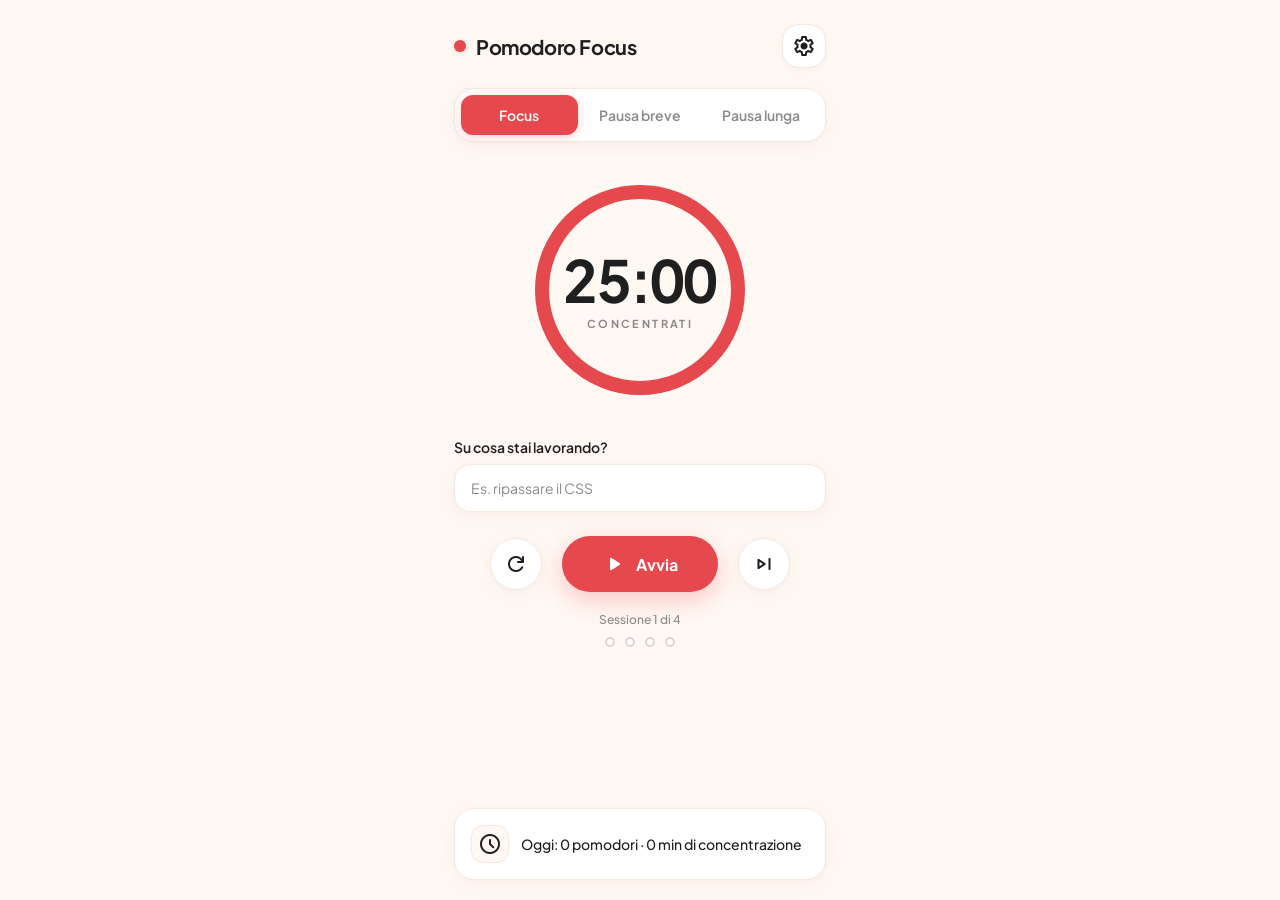
==== index.html @ 3907dd5b "first commit" ====
<!DOCTYPE html>
<html lang="it">

<head>
  <meta charset="UTF-8" />
  <meta name="viewport" content="width=device-width, initial-scale=1.0" />
  <title>25:00 · Focus</title>

  <!-- Google Fonts: Plus Jakarta Sans & Material Symbols Rounded -->
  <link rel="preconnect" href="https://fonts.googleapis.com" />
  <link rel="preconnect" href="https://fonts.gstatic.com" crossorigin />
  <link href="https://fonts.googleapis.com/css2?family=Plus+Jakarta+Sans:wght@400;500;600;700;800&display=swap"
    rel="stylesheet" />
  <link rel="stylesheet"
    href="https://fonts.googleapis.com/css2?family=Material+Symbols+Rounded:opsz,wght,FILL,GRAD@24,400,0..1,0" />

  <!-- Foglio di stile esterno -->
  <link rel="stylesheet" href="style.css" />
</head>

<body>

  <!-- Contenitore principale semantico -->
  <main class="app-container">

    <!-- 1. Header con Brand e Pulsante Impostazioni -->
    <header class="header">
      <div class="brand">
        <span class="brand-dot" aria-hidden="true"></span>
        <h1 class="brand-title">Pomodoro Focus</h1>
      </div>
      <button type="button" class="settings-button" aria-label="Impostazioni" title="Impostazioni">
        <span class="material-symbols-rounded">settings</span>
      </button>
    </header>

    <!-- 2. Barra di Navigazione Modalità (Focus / Pausa breve / Pausa lunga) -->
    <nav class="mode-nav" aria-label="Selezione modalità timer">
      <button type="button" class="mode-button active" data-mode="focus">Focus</button>
      <button type="button" class="mode-button" data-mode="shortBreak">Pausa breve</button>
      <button type="button" class="mode-button" data-mode="longBreak">Pausa lunga</button>
    </nav>

    <!-- 3. Sezione Hero Timer con Anello Grafico Circolare SVG -->
    <section class="timer-section" aria-label="Timer di concentrazione">
      <div class="timer-ring-container">
        <svg class="timer-svg" viewBox="0 0 240 240" aria-hidden="true">
          <!-- Traccia di sfondo chiara -->
          <circle class="timer-track" cx="120" cy="120" r="98"></circle>
          <!-- Arco di progresso circolare animato -->
          <circle class="timer-progress" id="progress-circle" cx="120" cy="120" r="98"></circle>
        </svg>

        <!-- Testo centrale con minuti:secondi ed etichetta -->
        <div class="timer-content">
          <span class="timer-display tabular-nums" id="timer-display">25:00</span>
          <span class="timer-label" id="timer-label">CONCENTRATI</span>
        </div>
      </div>
    </section>

    <!-- 4. Campo di Input per l'Intenzione di Lavoro -->
    <section class="task-section">
      <label for="task-input" class="task-label">Su cosa stai lavorando?</label>
      <input type="text" id="task-input" class="task-input" placeholder="Es. ripassare il CSS" autocomplete="off" />
    </section>

    <!-- 5. Pulsanti di Controllo Principali -->
    <section class="controls-section" aria-label="Controlli timer">
      <!-- Pulsante Reset -->
      <button type="button" class="circle-button" id="btn-reset" aria-label="Ripristina timer" title="Ripristina">
        <span class="material-symbols-rounded">refresh</span>
      </button>

      <!-- Pulsante Primario Avvia / Pausa -->
      <button type="button" class="primary-button" id="btn-toggle" aria-label="Avvia timer">
        <span class="material-symbols-rounded" id="btn-toggle-icon">play_arrow</span>
        <span id="btn-toggle-text">Avvia</span>
      </button>

      <!-- Pulsante Salta -->
      <button type="button" class="circle-button" id="btn-skip" aria-label="Salta sessione" title="Salta">
        <span class="material-symbols-rounded">skip_next</span>
      </button>
    </section>

    <!-- 6. Indicatore Ciclo Sessioni (Pallini) -->
    <section class="session-section" aria-label="Progresso sessioni">
      <span class="session-title" id="session-title">Sessione 1 di 4</span>
      <div class="session-dots" id="session-dots" role="status" aria-label="4 sessioni nel ciclo corrente">
        <span class="session-dot"></span>
        <span class="session-dot"></span>
        <span class="session-dot"></span>
        <span class="session-dot"></span>
      </div>
    </section>

    <!-- 7. Card Riepilogo Giornaliero a Piè di Pagina -->
    <section class="summary-card" aria-label="Riepilogo giornaliero">
      <div class="summary-icon-box">
        <span class="material-symbols-rounded">schedule</span>
      </div>
      <span class="summary-text" id="summary-text">
        Oggi: 0 pomodori · 0 min di concentrazione
      </span>
    </section>

  </main>

  <!-- Script logico esterno -->
  <script src="script.js"></script>
</body>

</html>
---- style.css ----
/* ==========================================================================
   === VARIABILI CSS E DESIGN SYSTEM ===
   ========================================================================== */
:root {
  /* Colori di base (modalità Focus) */
  --color-primary: #E5484D;
  --color-primary-hover: #D63C41;
  --color-primary-glow: rgba(229, 72, 77, 0.28);
  --color-secondary: #2F9E6E;
  --color-background: #FFF8F3;
  --color-surface: #FFFFFF;
  --color-text-main: #1F1F1F;
  --color-text-muted: #8A8A8A;
  --color-border: #F4E8DF;
  --color-track: #F3ECE7;
  --color-dot-empty: #E0D6D0;

  /* Tipografia */
  --font-family: 'Plus Jakarta Sans', -apple-system, BlinkMacSystemFont, sans-serif;

  /* Raggi di curvatura */
  --radius-sm: 8px;
  --radius-md: 12px;
  --radius-lg: 16px;
  --radius-xl: 20px;
  --radius-pill: 9999px;

  /* Ombre morbide */
  --shadow-card: 0 4px 20px rgba(186, 142, 122, 0.08), 0 2px 6px -1px rgba(186, 142, 122, 0.04);
  --shadow-glow: 0 8px 24px var(--color-primary-glow);
  --shadow-button: 0 2px 8px rgba(0, 0, 0, 0.04);
}

/* Modalità Pausa: sovrascrive la variabile primaria impostandola sul verde */
body.break-mode {
  --color-primary: #2F9E6E;
  --color-primary-hover: #26855C;
  --color-primary-glow: rgba(47, 158, 110, 0.28);
}

/* ==========================================================================
   === RESET E IMPOSTAZIONI GLOBALI ===
   ========================================================================== */
* {
  box-sizing: border-box;
  margin: 0;
  padding: 0;
  -webkit-tap-highlight-color: transparent;
}

body {
  font-family: var(--font-family);
  background-color: var(--color-background);
  color: var(--color-text-main);
  min-height: 100vh;
  display: flex;
  justify-content: center;
  align-items: stretch;
  transition: background-color 0.3s ease, color 0.3s ease;
}

/* Layout mobile-first: centrato su desktop con larghezza massima di 420px */
main.app-container {
  width: 100%;
  max-width: 420px;
  min-height: 100vh;
  margin: 0 auto;
  padding: 20px 24px;
  display: flex;
  flex-direction: column;
  justify-content: space-between;
  gap: 20px;
}

/* Evita lo sfarfallio orizzontale dei numeri mentre scorrono i secondi */
.tabular-nums {
  font-variant-numeric: tabular-nums;
}

/* Regole per le icone di Google Fonts */
.material-symbols-rounded {
  font-family: 'Material Symbols Rounded';
  font-weight: normal;
  font-style: normal;
  font-size: 24px;
  line-height: 1;
  display: inline-block;
  vertical-align: middle;
  user-select: none;
}

/* ==========================================================================
   === 1. HEADER ===
   ========================================================================== */
.header {
  display: flex;
  align-items: center;
  justify-content: space-between;
  padding-top: 4px;
}

.brand {
  display: flex;
  align-items: center;
  gap: 10px;
}

/* Pallino rosso identificativo */
.brand-dot {
  width: 12px;
  height: 12px;
  background-color: var(--color-primary);
  border-radius: var(--radius-pill);
  box-shadow: 0 1px 4px var(--color-primary-glow);
  transition: background-color 0.3s ease;
}

.brand-title {
  font-size: 20px;
  font-weight: 700;
  color: var(--color-text-main);
  letter-spacing: -0.02em;
}

/* Pulsante impostazioni (decorativo) */
.settings-button {
  width: 44px;
  height: 44px;
  border: 1px solid var(--color-border);
  border-radius: var(--radius-lg);
  background-color: var(--color-surface);
  color: var(--color-text-main);
  box-shadow: var(--shadow-button);
  display: flex;
  align-items: center;
  justify-content: center;
  cursor: pointer;
  transition: transform 0.15s ease, background-color 0.2s ease;
}

.settings-button:active {
  transform: scale(0.95);
}

/* ==========================================================================
   === 2. SELETTORE MODALITÀ (TABS) ===
   ========================================================================== */
.mode-nav {
  display: grid;
  grid-template-columns: repeat(3, 1fr);
  padding: 6px;
  background-color: var(--color-surface);
  border: 1px solid var(--color-border);
  border-radius: var(--radius-xl);
  box-shadow: var(--shadow-card);
  gap: 4px;
}

.mode-button {
  height: 40px;
  border: none;
  background: transparent;
  border-radius: var(--radius-md);
  font-family: var(--font-family);
  font-size: 14px;
  font-weight: 600;
  color: var(--color-text-muted);
  cursor: pointer;
  transition: all 0.25s ease;
  display: flex;
  align-items: center;
  justify-content: center;
}

.mode-button:hover:not(.active) {
  color: var(--color-text-main);
}

/* Scheda attiva */
.mode-button.active {
  background-color: var(--color-primary);
  color: #FFFFFF;
  box-shadow: 0 2px 8px var(--color-primary-glow);
}

/* ==========================================================================
   === 3. TIMER CENTRALE E ANELLO SVG ===
   ========================================================================== */
.timer-section {
  display: flex;
  flex-direction: column;
  align-items: center;
  justify-content: center;
  padding: 8px 0;
}

.timer-ring-container {
  position: relative;
  width: 240px;
  height: 240px;
  display: flex;
  align-items: center;
  justify-content: center;
}

/* Ruotiamo il cerchio SVG di -90 gradi per iniziare dall'alto (ore 12) */
.timer-svg {
  width: 100%;
  height: 100%;
  transform: rotate(-90deg);
}

/* Anello di traccia fisso di sfondo */
.timer-track {
  fill: none;
  stroke: var(--color-track);
  stroke-width: 14;
}

/* Anello animato che si svuota nel tempo */
.timer-progress {
  fill: none;
  stroke: var(--color-primary);
  stroke-width: 14;
  stroke-linecap: round;
  stroke-dasharray: 615.75;
  stroke-dashoffset: 0;
  transition: stroke-dashoffset 1s linear, stroke 0.3s ease;
}

/* Testo centrale con minuti, secondi ed etichetta */
.timer-content {
  position: absolute;
  inset: 0;
  display: flex;
  flex-direction: column;
  align-items: center;
  justify-content: center;
  user-select: none;
}

.timer-display {
  font-size: 58px;
  line-height: 1;
  font-weight: 700;
  color: var(--color-text-main);
  letter-spacing: -0.03em;
}

.timer-label {
  margin-top: 8px;
  font-size: 11px;
  font-weight: 700;
  letter-spacing: 0.22em;
  text-transform: uppercase;
  color: var(--color-text-muted);
}

/* ==========================================================================
   === 4. CAMPO TASK (INTENZIONE DI STUDIO/LAVORO) ===
   ========================================================================== */
.task-section {
  display: flex;
  flex-direction: column;
  gap: 8px;
}

.task-label {
  font-size: 14px;
  font-weight: 600;
  color: var(--color-text-main);
}

.task-input {
  width: 100%;
  height: 48px;
  padding: 0 16px;
  font-family: var(--font-family);
  font-size: 14px;
  color: var(--color-text-main);
  background-color: var(--color-surface);
  border: 1px solid var(--color-border);
  border-radius: var(--radius-lg);
  box-shadow: var(--shadow-card);
  outline: none;
  transition: border-color 0.2s ease, box-shadow 0.2s ease;
}

.task-input::placeholder {
  color: var(--color-text-muted);
}

.task-input:focus {
  border-color: var(--color-primary);
  box-shadow: 0 0 0 3px var(--color-primary-glow);
}

/* ==========================================================================
   === 5. CONTROLLI DI AZIONE (PULSANTI) ===
   ========================================================================== */
.controls-section {
  display: flex;
  align-items: center;
  justify-content: center;
  gap: 20px;
  padding-top: 4px;
}

/* Pulsanti circolari per Reset e Salta */
.circle-button {
  width: 52px;
  height: 52px;
  border-radius: var(--radius-pill);
  border: 1px solid var(--color-border);
  background-color: var(--color-surface);
  color: var(--color-text-main);
  box-shadow: var(--shadow-card);
  display: flex;
  align-items: center;
  justify-content: center;
  cursor: pointer;
  transition: transform 0.15s ease, background-color 0.2s ease;
}

.circle-button:active {
  transform: scale(0.95);
}

/* Pulsante primario (Avvia / Pausa) */
.primary-button {
  height: 56px;
  min-width: 156px;
  padding: 0 28px;
  border: none;
  border-radius: var(--radius-pill);
  background-color: var(--color-primary);
  color: #FFFFFF;
  font-family: var(--font-family);
  font-size: 16px;
  font-weight: 700;
  display: flex;
  align-items: center;
  justify-content: center;
  gap: 10px;
  box-shadow: var(--shadow-glow);
  cursor: pointer;
  transition: background-color 0.2s ease, transform 0.15s ease, box-shadow 0.3s ease;
}

.primary-button:hover {
  background-color: var(--color-primary-hover);
}

.primary-button:active {
  transform: scale(0.97);
}

.primary-button .material-symbols-rounded {
  font-variation-settings: 'FILL' 1;
  font-size: 24px;
}

/* ==========================================================================
   === 6. INDICATORE DI SESSIONE (PALLINI) ===
   ========================================================================== */
.session-section {
  display: flex;
  flex-direction: column;
  align-items: center;
  gap: 10px;
}

.session-title {
  font-size: 12px;
  font-weight: 500;
  color: var(--color-text-muted);
}

.session-dots {
  display: flex;
  align-items: center;
  gap: 10px;
}

.session-dot {
  width: 10px;
  height: 10px;
  border-radius: var(--radius-pill);
  border: 2px solid var(--color-dot-empty);
  background-color: var(--color-surface);
  transition: all 0.3s ease;
}

/* Pallino di sessione completata */
.session-dot.completed {
  background-color: var(--color-secondary);
  border-color: var(--color-secondary);
  box-shadow: 0 1px 4px rgba(47, 158, 110, 0.35);
}

/* ==========================================================================
   === 7. CARD RIEPILOGO GIORNALIERO (FOOTER) ===
   ========================================================================== */
.summary-card {
  background-color: var(--color-surface);
  border: 1px solid var(--color-border);
  border-radius: var(--radius-xl);
  padding: 16px;
  box-shadow: var(--shadow-card);
  display: flex;
  align-items: center;
  gap: 12px;
  margin-top: auto;
}

.summary-icon-box {
  width: 38px;
  height: 38px;
  border-radius: var(--radius-md);
  background-color: var(--color-background);
  border: 1px solid var(--color-border);
  display: flex;
  align-items: center;
  justify-content: center;
  flex-shrink: 0;
  color: var(--color-text-main);
}

.summary-text {
  font-size: 14px;
  font-weight: 500;
  color: var(--color-text-main);
  white-space: nowrap;
  overflow: hidden;
  text-overflow: ellipsis;
}
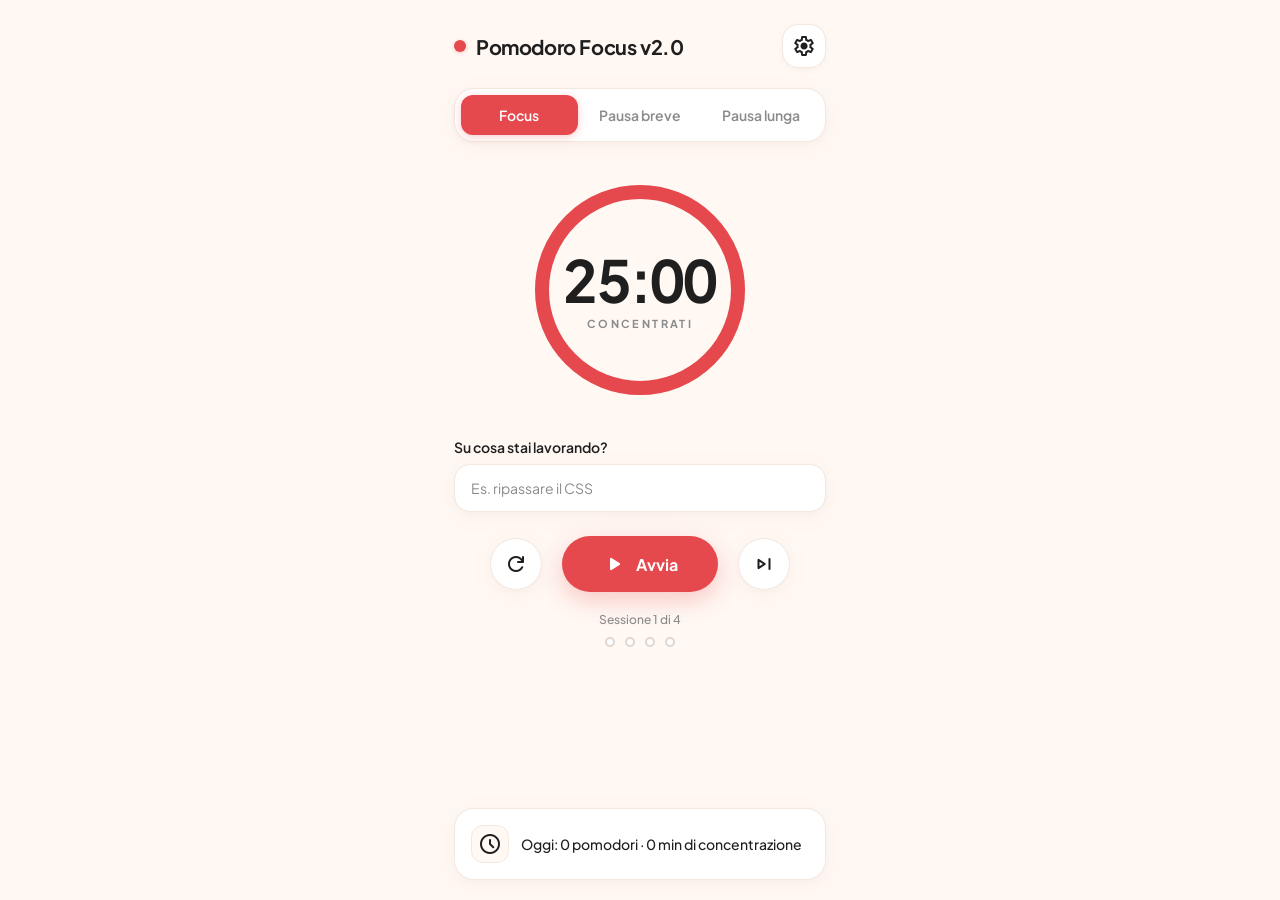
==== commit bc19a7fc: "Modificato Titolo index.html con v2.0" ====
--- a/index.html
+++ b/index.html
@@ -27,7 +27,7 @@
     <header class="header">
       <div class="brand">
         <span class="brand-dot" aria-hidden="true"></span>
-        <h1 class="brand-title">Pomodoro Focus</h1>
+        <h1 class="brand-title">Pomodoro Focus v2.0</h1>
       </div>
       <button type="button" class="settings-button" aria-label="Impostazioni" title="Impostazioni">
         <span class="material-symbols-rounded">settings</span>
